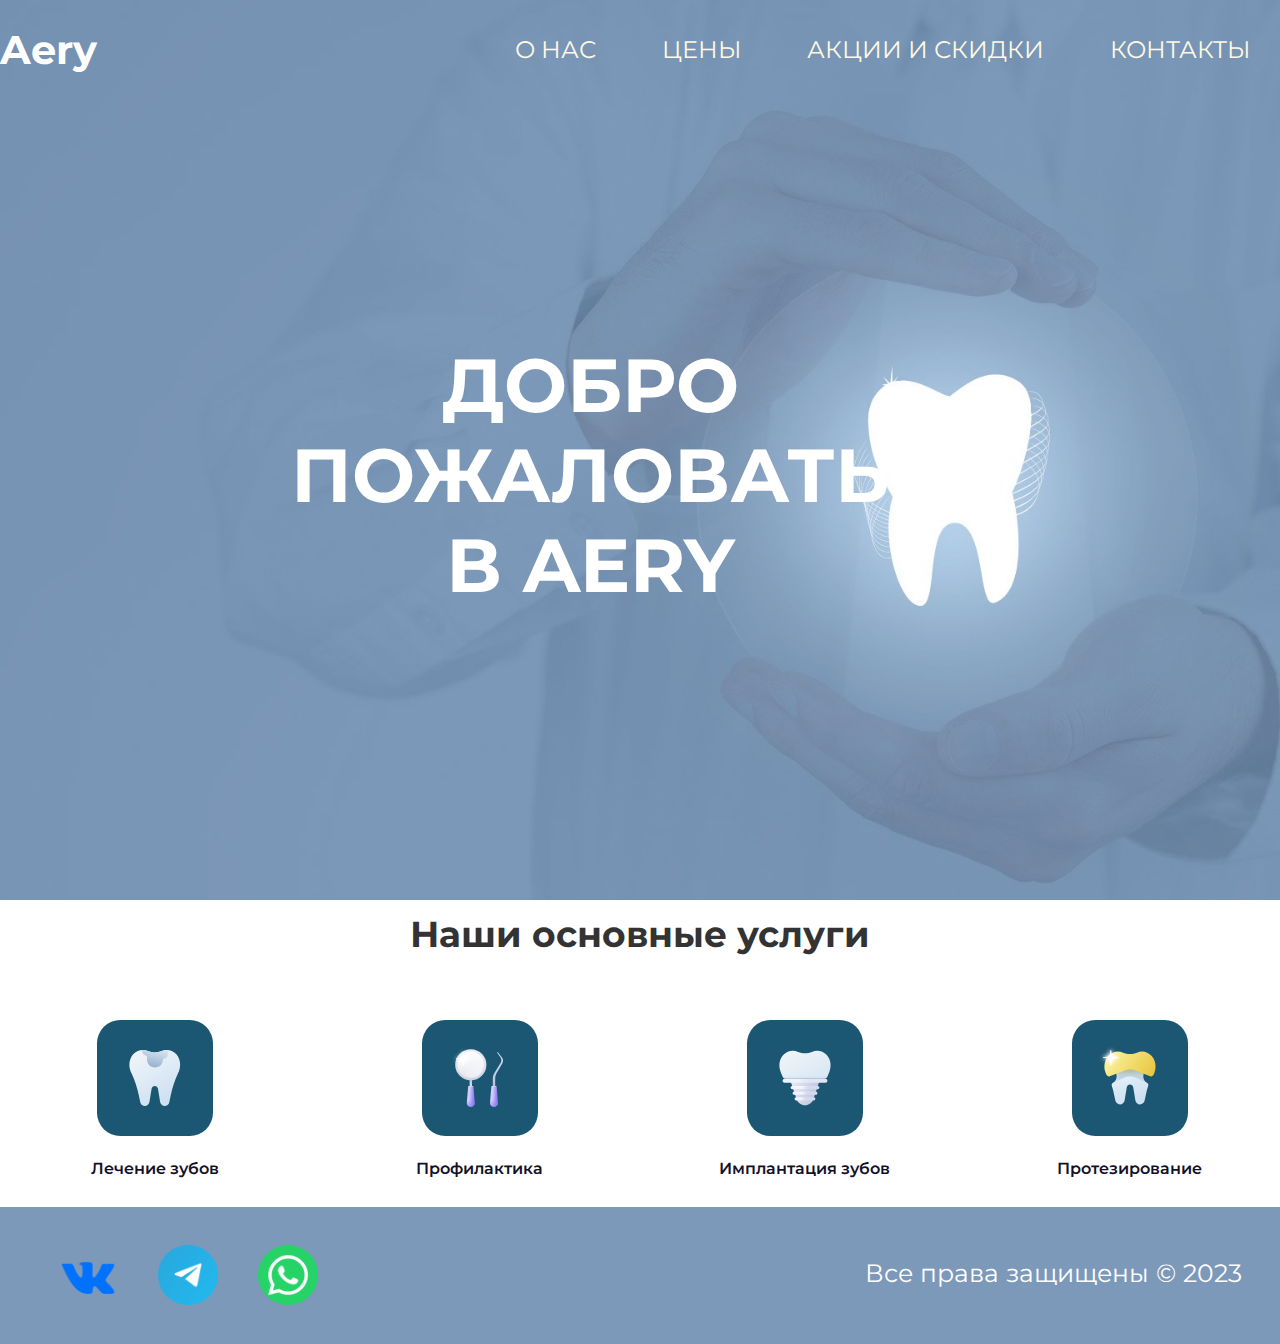
==== index.html @ ad657bff "Add files via upload" ====
<!DOCTYPE html>
<html lang="ru" dir="ltr">
  <head>
    <meta charset="utf-8">
    <link rel="stylesheet" href="css/styles.css">
    <link href="https://fonts.googleapis.com/css2?family=Montserrat:wght@400;700&display=swap" rel="stylesheet">
    <title>Aery</title>
  </head>
  <body>

<header class="header">
    <div class="container">
      <div class="header__inner">
        <div class="header__logo" onclick="window.location.href='index.html'">Aery</div>
          <nav class = "nav">
            <a class="nav__link" href="about.html">О нас</a>
            <a class="nav__link" href="price.html">Цены</a>
            <a class="nav__link" href="discounts.html">Акции и скидки</a>
            <a class="nav__link" href="#social">Контакты</a>
          </nav>

      </div>
    </div>
</header>

<div class="intro">
  <div class="container">
    <div class="intro_inner">
      <h1 class="intro__title">Добро пожаловать в Aery</h1>
    </div>
  </div>
</div>

<section class="service">
  <div class="container">
    <div class="service__title">Наши основные услуги</div>
      <div class="service__wrapper">
        <a class="service__item" href="price.html">
					<div class="service__img_bg">
						<img src="images/lech.svg" alt="Лечение зубов">
					</div>
					<div class="service__text">Лечение зубов</div>
				</a>

        <a class="service__item" href="price.html">
					<div class="service__img_bg">
						<img src="images/profilaktika.svg" alt="Профилактика">
					</div>
					<div class="service__text">Профилактика</div>
        </a>

        <a class="service__item" href="price.html">
					<div class="service__img_bg">
						<img src="images/implant.svg" alt="Имплантация зубов">
					</div>
					<div class="service__text">Имплантация зубов</div>

        <a class="service__item" href="price.html">
					<div class="service__img_bg">
						<img src="images/protez.svg" alt="Протезирование">
					</div>
					<div class="service__text">Протезирование</div>
				</a>
      </div>
    </div>
</section>

<footer>
  <div id="social">
    <a href="http://vk.com" title="Группа VK" target="_blank">
      <img src="images/vk.png" alt="VK" title="VK">
    </a>
    <a href="http://telegram.com" title="Telegram" target="_blank">
      <img src="images/telegram.png" alt="VK" title="Telegram">
    </a>
    <a href="http://whatsapp.com" title="Whatsapp" target="_blank">
      <img src="images/whatsapp.png" alt="whatsapp" title="Whatsapp">
    </a>
  </div>
  <div id="permission">
    Все права защищены &copy 2023
  </div>
</footer>

  </body>
</html>
---- css/styles.css ----
html {
scroll-behavior: smooth;
}

body {
  margin: 0;
  font-family: 'Montserrat', sans-serif;
  font-size: 15px;
  line-height: 1.5;
  color: #333;
  min-width: 45vh;
}

/* Контейнер*/
.container {
  width: 100%;
  max-width: 1650px;
  margin: 0 auto;
}

/*Стили для intro*/
.intro{
  display: flex;
  flex-direction: column;
  justify-content: center;
  width: 100%;
  height: 100vh;


  background: url("../images/intro2.png") center
  no-repeat;
  background-size: cover;
}

.intro_inner{
  width: 100%;
  max-width: 700px;
  margin: 0 auto;
}

.intro__title{
  color: #fff;
  font-size: 75px;
  font-weight: bold;
  text-transform: uppercase;
  text-align: center;
  padding: 50px 100px 0 0;
  line-height: 1.2;
}

/*Header*/
.header{
  width: 100%;
  padding-top: 20px;
  position: absolute;
  top: 0;
  left: 0;
  right: 0;
  z-index: 1000;
}

.header__inner{
  display: flex;
  justify-content: space-between;
  align-items: center;
}

.header__logo{
  font-size: 40px;
  font-weight: bold;
  color: #fff;
  text-decoration: none;
  transition: color .2s linear;
}

.header__logo:hover{
  color: #E1CBAA;
  cursor: pointer;
}


/*Nav*/
.nav{
  font-size: 24px;
  text-transform: uppercase;
}

.nav__link{
  display: inline-block;
  vertical-align: top;
  margin: 0 30px;

  color: #fefae4;
  text-decoration: none;
  transition: color 0.2s linear;
}

.nav__link:hover{
  color: #E1CBAA;
}

/*Index section*/

.service__title {
    font-size: 36px;
    line-height: 48px;
    font-weight: 700;
    text-align: center;
    margin: 10px 0 40px 0;
}

.service__wrapper {
    display: grid;
    gap: 20px;
    grid-template-columns: repeat(4, 1fr);
    grid-template-rows: auto;
}

.service__item {
    text-decoration: none;
    align-items: center;
    display: flex;
    justify-content: center;
    height: 200px;
    padding: 2px;
    width: 100%;
    flex-direction: column;

}

.service__img_bg {
    background: #1b5773;
    border-radius: 23.34px;
    padding: 10px;
    width: 96px;
    height: 96px;
    display: flex;
    justify-content: center;
    align-items: center;
    margin-bottom: 20px;
}

.service__text {
    font-size: 16px;
    font-weight: 600;
    line-height: 25px;
    color: #121127;
    text-align: center;
}

/*About заголовок и текст*/
.about__inner{
  width: 100%;
  max-width: 800px;
}

.about__title{
  color: #fff;
  font-size: 75px;
  font-weight: bold;
  text-transform: uppercase;
  text-align: left;
  margin: 0 90px 0 0;
  line-height: 1;
}

p{
  color: #fefae4;
  font-size: 20px;
}


/*Discounts(скидки)*/
.contenter {
  width: 100%;
  max-width: 1650px;
}

.discounts__inner{
  width: 100%;
  max-width: 800px;
  margin: 0 auto;
  padding-right: 300px;
  position: relative;
}

.discounts__title{
  color: #fff;
  font-size: 50px;
  font-weight: bold;
  text-transform: uppercase;
  text-align: left;
  margin: 0 90px 10px 0;
  line-height: 1;
}

.akcii {
    margin-bottom: 20px;
    border-top: 1px solid #fff;
    padding-top: 20px;
}
.coupon-price {
    padding: 9px 0 9px 9px;
    font-size: 25px;
    text-align: center;
    float: right;
    font-family: 'Montserrat', sans-serif;
    line-height: 1.5;
    color: #333;
}
.akcii-name {
  font-family: 'Montserrat', sans-serif;
  font-size: 21px;
  line-height: 1.5;
  color: #fefae4;
}
.akcii-anons {
    color: #121127;
    font-size: 14px;
    margin-top: 5px;
}

/*Price(цены)*/
.contenter {
  width: 100%;
  max-width: 1500px;
  margin: 0 auto;
}

.price__inner{
  width: 100%;
  max-width: 800px;
}

.price__title{
  color: #fff;
  font-size: 60px;
  font-weight: bold;
  text-transform: uppercase;
  text-align: left;
  line-height: 1;
}

.price__name {
    font-size: 36px;
    line-height: 48px;
    font-weight: 700;
    text-align: center;
    margin: 10px 0 20px 0;
}

.price__wrapper {
    display: grid;
    gap: 20px;
    grid-template-columns: repeat(3, 1fr);
    grid-template-rows: auto;
    margin-bottom: 10px;
}

@media (max-width: 1372px){
.price__wrapper {
    grid-template-columns: repeat(2, 1fr);
  }
}

@media (max-width: 908px){
.price__wrapper {
    grid-template-columns: repeat(1, 1fr);
    flex-direction: column;
    align-items: center;
  }
}

.consultation {
    background: #f3f7f8;
    border-radius: 20px;
    display: flex;
    flex-direction: column;
    align-items: flex-start;
    text-decoration: none;
    padding: 20px;
}

.container_2{
  width: 100%;
  max-width: 1650px;
  padding: 10px 0;
  margin: 0 auto;
}

.text{
  background-color: #376293a6;
}


/*Footer*/
footer{
  width: 94%;
  padding: 3%;
  float: left;
  margin-top: 5px;
  border-top: 3px #b3b3b3;
  background-color: #376293a6;
}

footer #social{
  width: 50%;
  text-align: right;
  font-size: 14px;

}

footer #social img{
  width: 60px;
  height: 60px;
  float: left;
  margin: 0 20px 0 20px;

}

footer #permission{
  float: right;
  width: 50%;
  text-align: right;
  font-size: 25px;
  margin-top: 10px;
  color: #fff;

}
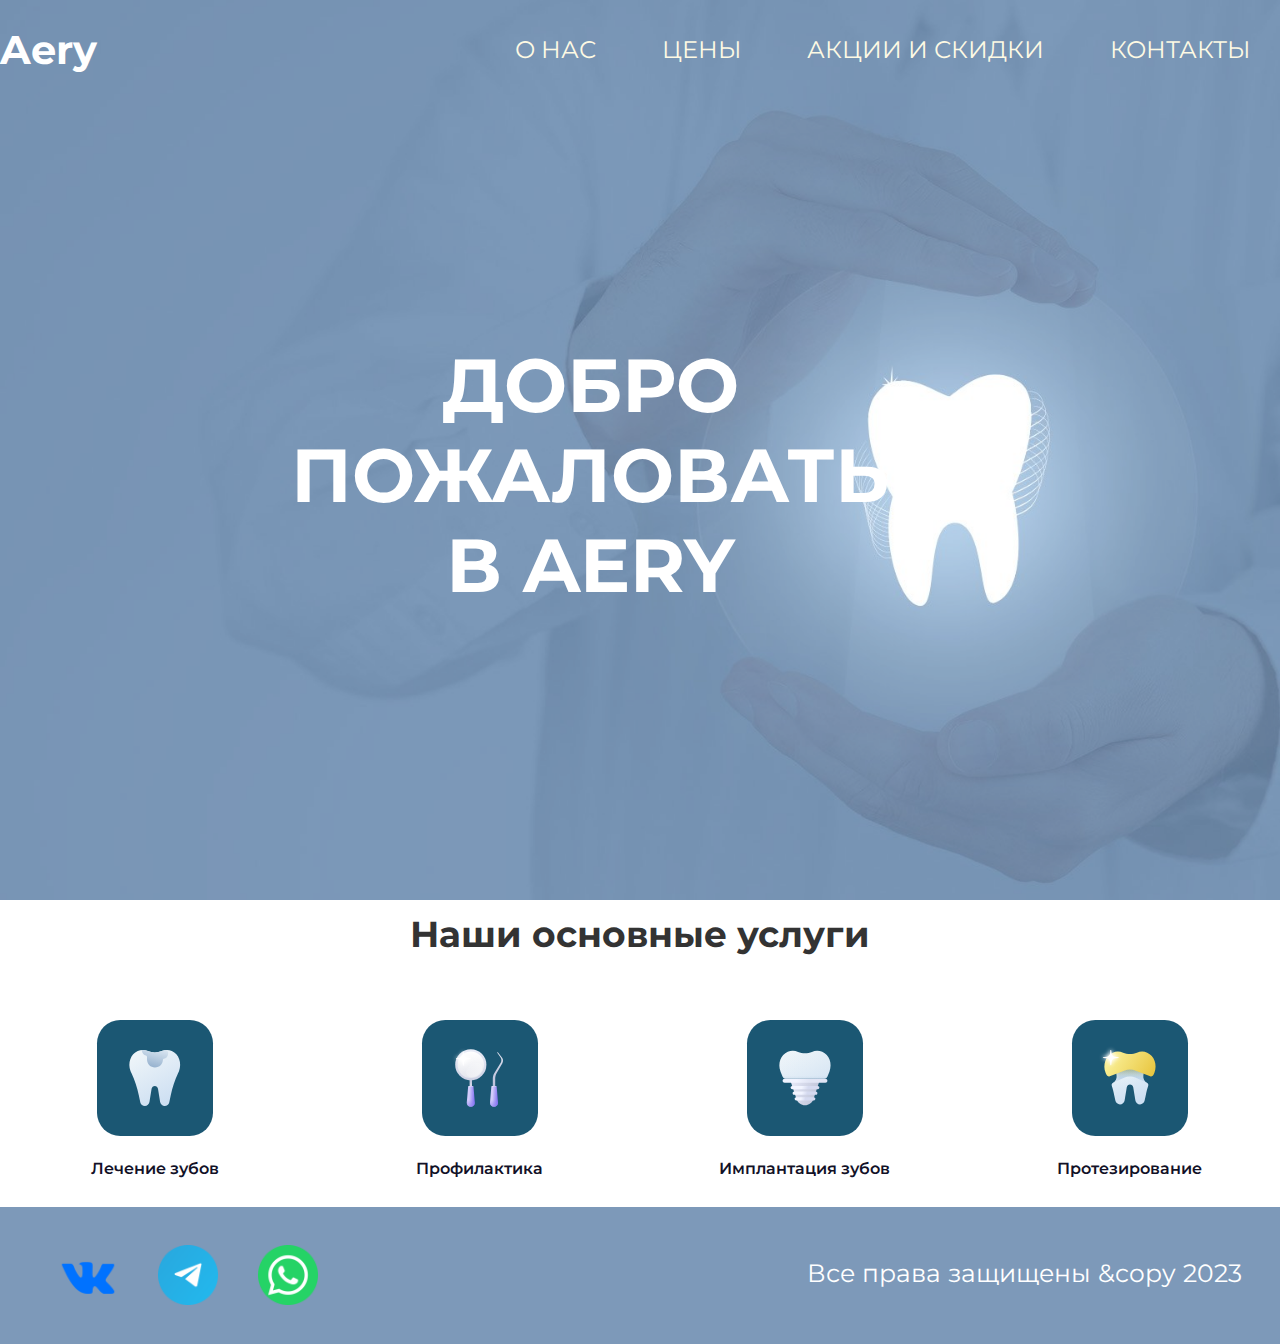
==== commit eab20121: "Update index.html" ====
--- a/index.html
+++ b/index.html
@@ -31,7 +31,7 @@
   </div>
 </div>
 
-<section class="service">
+<section id="service">
   <div class="container">
     <div class="service__title">Наши основные услуги</div>
       <div class="service__wrapper">
@@ -78,7 +78,7 @@
     </a>
   </div>
   <div id="permission">
-    Все права защищены &copy 2023
+    Все права защищены &amp;copy 2023
   </div>
 </footer>
 
